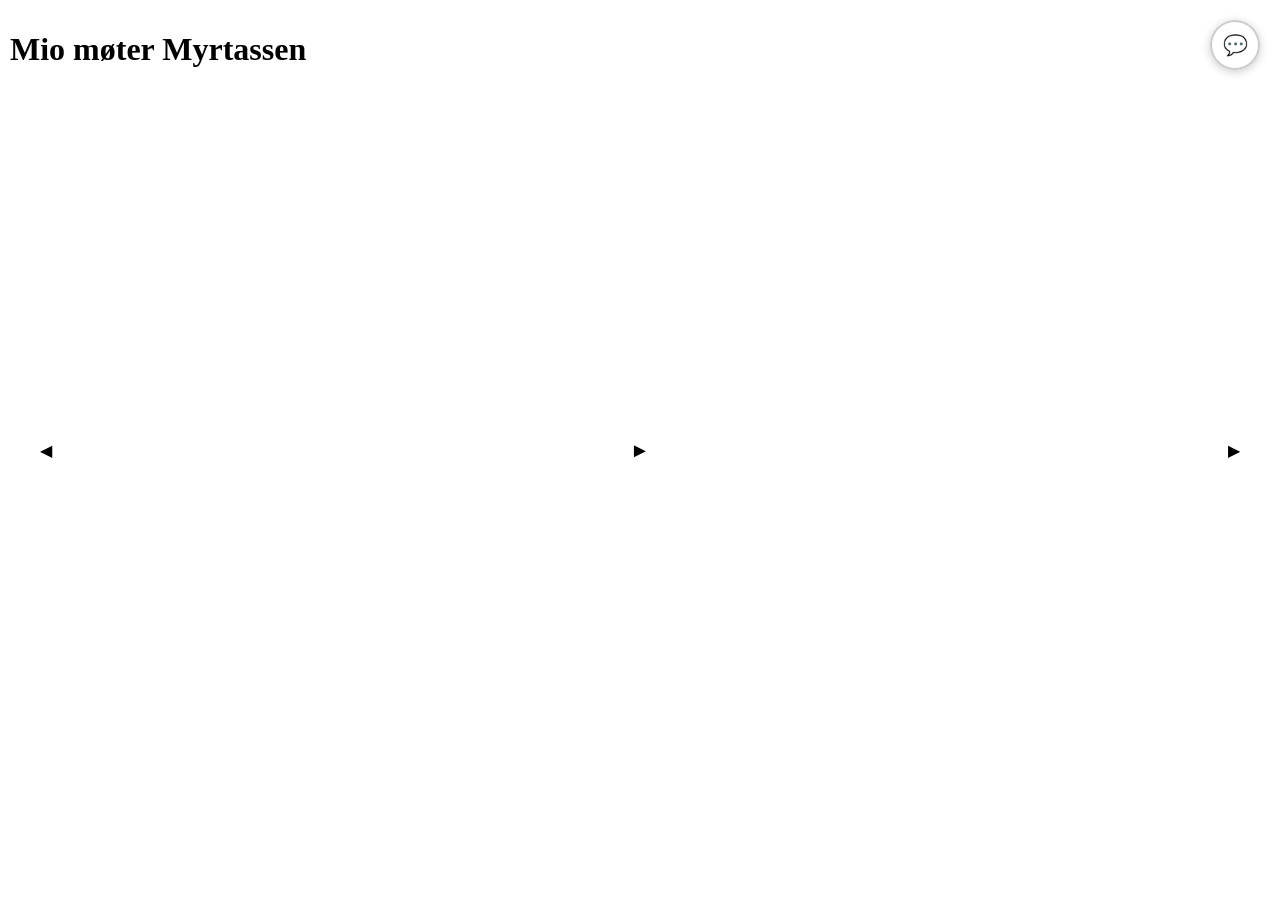
==== index.html @ 87b0ac3c "Initial commit" ====
<!DOCTYPE html>
<html lang="nb">
<head>
    <meta charset="UTF-8" />
    <meta name="viewport" content="width=device-width, initial-scale=1" />
    <title>Mio møter Myrtassen</title>
    <link href="https://db.onlinewebfonts.com/c/b9e7ab4cd9ba70830570b71f36b5add9?family=ImaginaryFriend+BB+W00+Regular" rel="stylesheet" type="text/css"/>
    <link rel="stylesheet" href="assets/style.css">
    <script src="https://player.vimeo.com/api/player.js"></script>
</head>
<body>
    <h1 id="title">Mio møter Myrtassen</h1>
    <div id="vimeo-player-container">
        <iframe id="vimeo-player" frameborder="0" allow="autoplay"></iframe>
        <button id="play-button">&#x25BA;</button>
        <button id="prev-button">&#x25C0;</button>
        <button id="next-button">&#x25B6;</button>
        <button id="text-toggle-button">💬</button>
        <div id="text-overlay"></div>
    </div>
    <script src="assets/content.js"></script>
    <script src="assets/player.js"></script>
</body>
</html>
---- assets/style.css ----
body {
    background-color: white;
    color: black;
    overflow: hidden;
    margin: 0;
}
#vimeo-player-container {
    position: relative;
    width: 100vw;
    height: 100vh;
    overflow: hidden;
}
#vimeo-player {
    position: absolute;
    top: 50%;
    left: 50%;
    width: 177.78vh; /* 16:9 */
    height: 100vh;
    transform: translate(-50%, -50%);
    z-index: 1;
}
#play-button {
    position: absolute;
    top: 50%;
    left: 50%;
    transform: translate(-50%, -50%);
    z-index: 3;
    padding: 15px 30px;
    font-size: 20px;
    background-color: rgba(255, 255, 255, 0.5);
    color: black;
    border: none;
    cursor: pointer;
    border-radius: 5px;
}
.hidden {
    display: none;
}
#prev-button,
#next-button {
    position: absolute;
    top: 50%;
    transform: translateY(-50%);
    z-index: 3;
    padding: 10px 20px;
    font-size: 16px;
    background-color: rgba(255, 255, 255, 0.5);
    color: black;
    border: none;
    cursor: pointer;
    border-radius: 5px;
}
#prev-button {
    left: 20px;
}
#next-button {
    right: 20px;
}

#text-overlay {
    position: absolute;
    bottom: env(safe-area-inset-bottom);
    left: 0px;
    right: 0px;
    max-height: 30vh;
    padding-left: 1em;
    padding-right: 1em;
    background-color: rgba(255, 255, 255, 0.7);
    color: black;
    text-align: center;
    z-index: 2;
    overflow-y: auto;
    overflow-x: hidden;
    font-family: "ImaginaryFriend BB W00 Regular";
    font-size: 1.5rem;
    transition: transform 0.3s ease-in-out;
}

@media only screen and (min-height: 500px) {
    #text-overlay {
        max-height: 150px;
    }
}

#text-toggle-button {
    position: absolute;
    top: 20px;
    right: 20px;
    z-index: 4;
    width: 50px;
    height: 50px;
    padding: 0;
    font-size: 20px;
    background-color: rgba(255, 255, 255, 0.8);
    color: black;
    border: 2px solid rgba(0, 0, 0, 0.2);
    border-radius: 50%;
    cursor: pointer;
    box-shadow: 0 2px 10px rgba(0, 0, 0, 0.2);
    transition: all 0.3s ease;
}

#text-toggle-button:hover {
    background-color: rgba(255, 255, 255, 0.95);
    transform: scale(1.1);
}

/* All screen sizes - text hidden by default */
#text-overlay.mobile-hidden {
    transform: translateY(100%);
}

/* Mobile styles */
@media only screen and (max-width: 768px) {
    #text-overlay {
        max-height: 40vh;
        padding-bottom: 1em;
    }
}

h1 {
    position: absolute;
    top: 0px;
    padding: 10px;
    background-color: rgba(255, 255, 255, 0.7);
    color: black;
    text-align: center;
    z-index: 3;
    font-family: "ImaginaryFriend BB W00 Regular";
    font-size: 2rem;
}
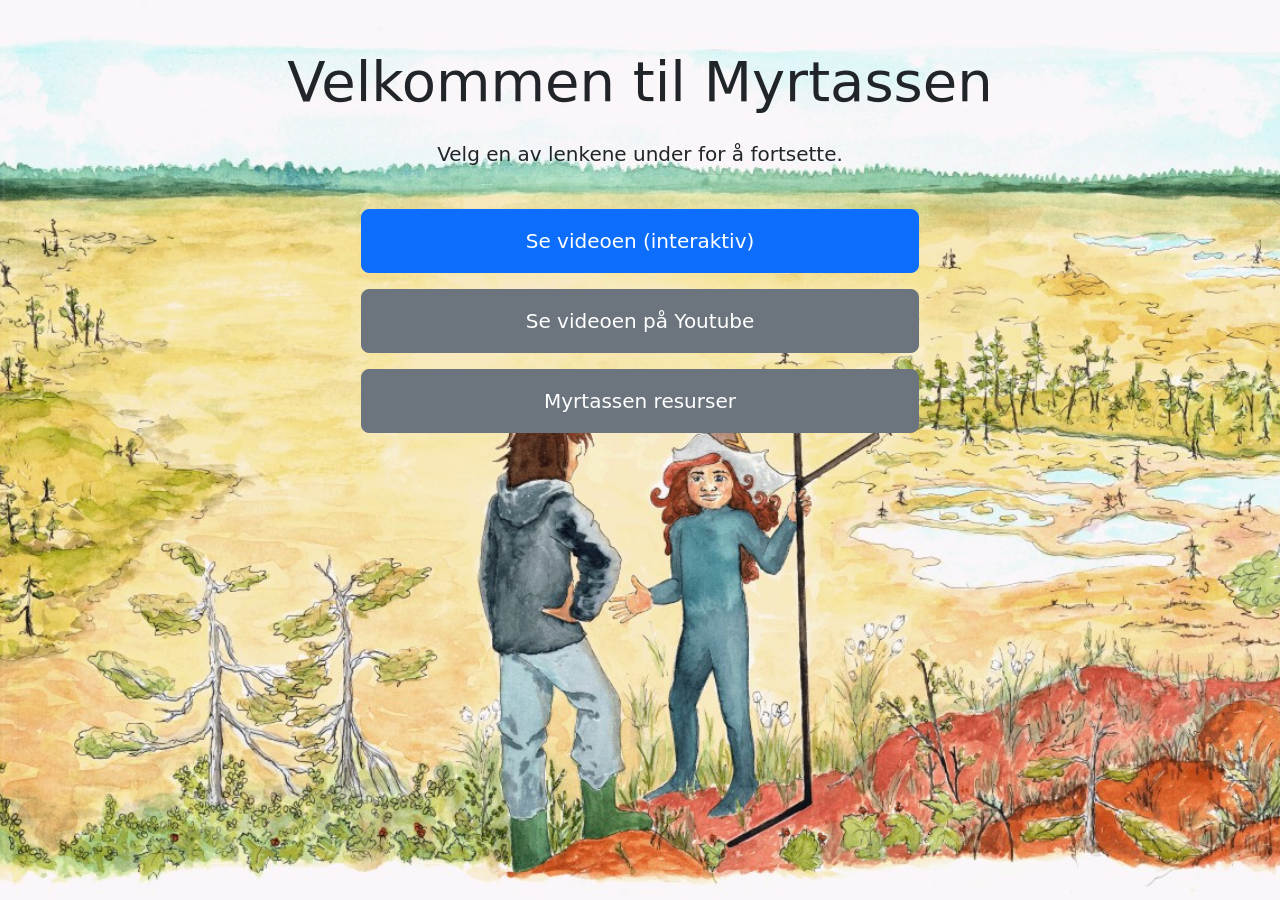
==== commit 777c3fd7: "Add index page" ====
--- a/index.html
+++ b/index.html
@@ -1,24 +1,37 @@
 <!DOCTYPE html>
 <html lang="nb">
 <head>
-    <meta charset="UTF-8" />
-    <meta name="viewport" content="width=device-width, initial-scale=1" />
-    <title>Mio møter Myrtassen</title>
-    <link href="https://db.onlinewebfonts.com/c/b9e7ab4cd9ba70830570b71f36b5add9?family=ImaginaryFriend+BB+W00+Regular" rel="stylesheet" type="text/css"/>
-    <link rel="stylesheet" href="assets/style.css">
-    <script src="https://player.vimeo.com/api/player.js"></script>
+    <meta charset="UTF-8">
+    <meta name="viewport" content="width=device-width, initial-scale=1.0">
+    <title>Myrtassen - Indeks | NINA</title>
+    <link href="https://cdn.jsdelivr.net/npm/bootstrap@5.3.3/dist/css/bootstrap.min.css" rel="stylesheet" integrity="sha384-QWTKZyjpPEjISv5WaRU9OFeRpok6YctnYmDr5pNlyT2bRjXh0JMhjY6hW+ALEwIH" crossorigin="anonymous">
+    <style>
+    body {
+      background: url(assets/background.jpg) no-repeat center center fixed;
+      -webkit-background-size: cover;
+      -moz-background-size: cover;
+      -o-background-size: cover;
+      background-size: cover;
+    }
+    </style>
+
 </head>
 <body>
-    <h1 id="title">Mio møter Myrtassen</h1>
-    <div id="vimeo-player-container">
-        <iframe id="vimeo-player" frameborder="0" allow="autoplay"></iframe>
-        <button id="play-button">&#x25BA;</button>
-        <button id="prev-button">&#x25C0;</button>
-        <button id="next-button">&#x25B6;</button>
-        <button id="text-toggle-button">💬</button>
-        <div id="text-overlay"></div>
+    <div class="container text-center pt-5 d-flex flex-column justify-content-center">
+        <h1 class="display-4 mb-4">Velkommen til Myrtassen</h1>
+        <p class="lead">Velg en av lenkene under for å fortsette.</p>
+        <div class="d-grid gap-3 col-10 col-md-6 mx-auto mt-4">
+
+            <a href="https://www.nina.no/apps/myrtassen/video.html" class="btn btn-primary btn-lg p-3">
+                Se videoen (interaktiv)
+            </a>
+            <a href="https://www.youtube.com/watch?v=9Duaoz5i1xk" class="btn btn-secondary btn-lg p-3">
+                Se videoen på Youtube
+            </a>
+            <a href="https://www.nina.no/Myrtassen/Myrtassen-nedlasting" class="btn btn-secondary btn-lg p-3">
+                Myrtassen resurser
+            </a>
+        </div>
     </div>
-    <script src="assets/content.js"></script>
-    <script src="assets/player.js"></script>
 </body>
-</html>+</html>
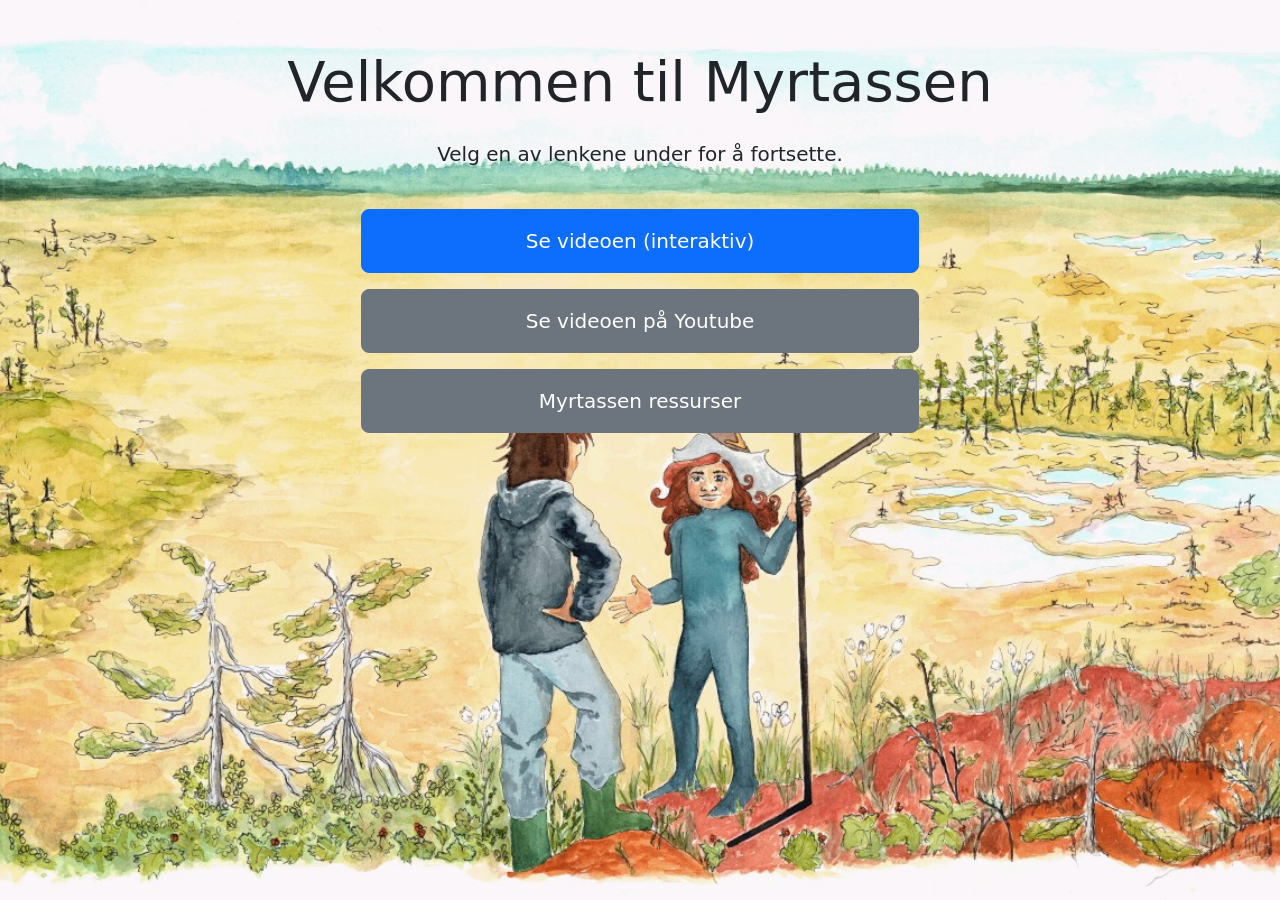
==== commit fd6e04c7: "Fix typo" ====
--- a/index.html
+++ b/index.html
@@ -29,7 +29,7 @@
                 Se videoen på Youtube
             </a>
             <a href="https://www.nina.no/Myrtassen/Myrtassen-nedlasting" class="btn btn-secondary btn-lg p-3">
-                Myrtassen resurser
+                Myrtassen ressurser
             </a>
         </div>
     </div>
